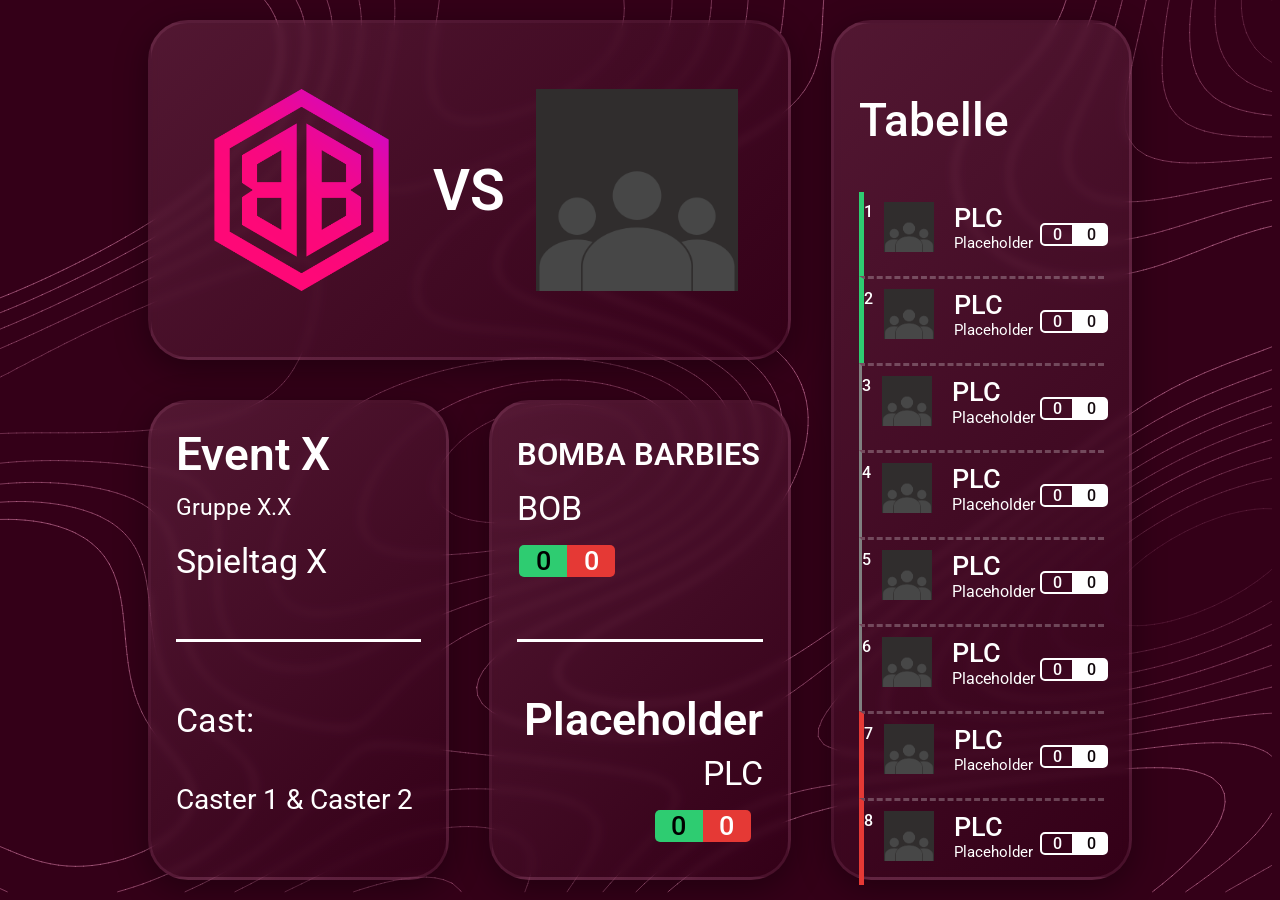
==== index.html @ c87db781 "Initial commit" ====
<!DOCTYPE html>
<html lang="en">

<head>
    <meta charset="UTF-8">
    <meta name="viewport" content="width=device-width, initial-scale=1.0">
    <link rel="stylesheet" href="styles.css">
    <script src="scripts/script.js" defer></script>
    <script src="scripts/createbg.js" defer></script>
    <script src="scripts/text-resize.js" defer></script>
    <script src="scripts/fill-values.js"></script>

    <link rel="preconnect" href="https://fonts.googleapis.com">
    <link rel="preconnect" href="https://fonts.gstatic.com" crossorigin>
    <link href="https://fonts.googleapis.com/css2?family=Roboto:ital,wght@0,100..900;1,100..900&display=swap"
        rel="stylesheet">

    <title>BOB Stream Pages</title>
</head>

<body>
    <canvas id="background"></canvas>
    <div id="content">
        <div class="panel" id="icons">
            <img alt="" width="400px" height="400px" class="icon">
            <p id="vs"></p>
            <img alt="" width="400px" height="400px" class="icon">
        </div>
        <div class="panel" id="info">
            <p id="info-eventname"></p>
            <p id="info-groupname"></p>
            <p id="info-matchday"></p>
            <hr id="info-separator" class="separator">
            <p id="info-casters-header">Cast:</p>
            <p id="info-casters-names"></p>
        </div>
        <div class="panel" id="h2h">
            <p class="h2h-name h2h-bob" id="h2h-bob-name"></p>
            <p class="h2h-short h2h-bob" id="h2h-bob-short"></p>
            <div class="h2h-winloss" id="h2h-bob-winloss">
                <div class="h2h-winloss-box-green"></div>
                <div class="h2h-winloss-box-red"></div>
            </div>
            <hr id="h2h-separator" class="separator">
            <p class="h2h-name h2h-enemy" id="h2h-enemy-name"></p>
            <p class="h2h-short h2h-enemy" id="h2h-enemy-short"></p>
            <div class="h2h-winloss" id="h2h-enemy-winloss">
                <div class="h2h-winloss-box-green"></div>
                <div class="h2h-winloss-box-red"></div>
            </div>
        </div>
        <div class="panel" id="table">
            <p id="table-title">Tabelle</p>
            <table id="table-list">
                <tbody>
                    <tr id="table-item-1" class="table-item">
                        <td class="table-standing">1</td>
                        <td class="table-icon-cell"><img alt="icon" width="50px" height="50px"
                                class="table-icon"></td>
                        <td class="table-short"></td>
                        <td class="table-name"></td>
                        <td class="table-winloss">
                            <div class="table-winloss">
                            <div class="table-winloss-wins"></div>
                            <div class="table-winloss-losses"></div>
                            </div>                            
                        </td>
                    </tr>
                    <tr id="table-item-2" class="table-item">
                        <td class="table-standing">2</td>
                        <td class="table-icon-cell"><img alt="icon" width="50px" height="50px"
                                class="table-icon"></td>
                        <td class="table-short"></td>
                        <td class="table-name"></td>
                        <td class="table-winloss">
                            <div class="table-winloss">
                            <div class="table-winloss-wins"></div>
                            <div class="table-winloss-losses"></div>
                            </div>
                        </td>
                    </tr>
                    <tr id="table-item-3" class="table-item">
                        <td class="table-standing">3</td>
                        <td class="table-icon-cell"><img alt="icon" width="50px" height="50px"
                                class="table-icon"></td>
                        <td class="table-short"></td>
                        <td class="table-name"></td>
                        <td class="table-winloss">
                            <div class="table-winloss">
                            <div class="table-winloss-wins"></div>
                            <div class="table-winloss-losses"></div>
                            </div>
                        </td>
                    </tr>
                    <tr id="table-item-4" class="table-item">
                        <td class="table-standing">4</td>
                        <td class="table-icon-cell"><img alt="icon" width="50px" height="50px"
                                class="table-icon"></td>
                        <td class="table-short"></td>
                        <td class="table-name"></td>
                        <td class="table-winloss">
                            <div class="table-winloss">
                            <div class="table-winloss-wins"></div>
                            <div class="table-winloss-losses"></div>
                            </div>
                        </td>
                    </tr>
                    <tr id="table-item-5" class="table-item">
                        <td class="table-standing">5</td>
                        <td class="table-icon-cell"><img alt="icon" width="50px" height="50px"
                                class="table-icon"></td>
                        <td class="table-short"></td>
                        <td class="table-name"></td>
                        <td class="table-winloss">
                            <div class="table-winloss">
                            <div class="table-winloss-wins"></div>
                            <div class="table-winloss-losses"></div>
                            </div>
                        </td>
                    </tr>
                    <tr id="table-item-6" class="table-item">
                        <td class="table-standing">6</td>
                        <td class="table-icon-cell"><img alt="icon" width="50px" height="50px"
                                class="table-icon"></td>
                        <td class="table-short"></td>
                        <td class="table-name"></td>
                        <td class="table-winloss">
                            <div class="table-winloss">
                            <div class="table-winloss-wins"></div>
                            <div class="table-winloss-losses"></div>
                            </div>
                        </td>
                    </tr>
                    <tr id="table-item-7" class="table-item">
                        <td class="table-standing">7</td>
                        <td class="table-icon-cell"><img alt="icon" width="50px" height="50px"
                                class="table-icon"></td>
                        <td class="table-short"></td>
                        <td class="table-name"></td>
                        <td class="table-winloss">
                            <div class="table-winloss">
                            <div class="table-winloss-wins"></div>
                            <div class="table-winloss-losses"></div>
                            </div>
                        </td>
                    </tr>
                    <tr id="table-item-8" class="table-item">
                        <td class="table-standing">8</td>
                        <td class="table-icon-cell"><img alt="icon" width="50px" height="50px"
                                class="table-icon"></td>
                        <td class="table-short"></td>
                        <td class="table-name"></td>
                        <td class="table-winloss">
                            <div class="table-winloss">
                            <div class="table-winloss-wins"></div>
                            <div class="table-winloss-losses"></div>
                            </div>
                        </td>
                    </tr>
                </tbody>
            </table>
        </div>
    </div>
</body>

</html>
---- styles.css ----
body {
    box-sizing: border-box;

    height: 100vh;
    background-color: #010736;

    font-family: roboto;

    margin: 0;
    padding: 0;
}

.panel {
    margin: 20px;
    padding: 25px;
    /*
    border: solid 5px #6C0634;
    border-radius: 50px;
    */
    background: rgba();
    background-image: linear-gradient(135deg, rgba(255, 156, 201, 0.15), rgba(52, 0, 24, 0.15));
    backdrop-filter: blur(5px);
    border: 3px solid rgba(255, 156, 201, 0.1);
    border-radius: 40px;
    box-shadow: 0 8px 32px 0 rgba(0, 0, 0, 0.37);

    color: white;
    /* color: #ff9cc9; */

    display: flex;
    align-items: center;
    justify-content: center;
}

#content {
    height: 100%;

    margin-left: 10vw;
    margin-right: 10vw;

    display: grid;
    grid-template-columns: 1fr 1fr 1fr;
    grid-template-rows: 1fr 1fr;
}

#background {
    position: absolute;
    z-index: -1 ;
}

#icons {
    grid-column: 1/3;
    grid-row: 1/2;

    display: grid;
    grid-template-columns: 3fr 1fr 3fr;
    place-items: center;
}

.icon {
    max-width: 80%;
    height: auto;
    display: block;
}

#vs {
    font-weight: 600;
    font-size: 5cap;
}

.separator {
    width: 100%;
    height: 3px;
    background-color: white;
    border: none;
}

#h2h {
    grid-column: 2/3;
    grid-row: 2/3;

    display: grid;
    grid-template-columns: 1fr;
    grid-template-rows: 1fr 1fr 1fr 2fr 1fr 1fr 1fr;
    align-items: center;
    justify-content: start;
    text-align: left;
}

#h2h p {
    margin: 0px;
}

.h2h-bob {
    justify-self: start;
    text-align: left;
    
}

.h2h-enemy {
    justify-self: end;
    text-align: right;
}

.h2h-short {
    font-size: 3cap;
}

.h2h-name {
    min-width: 100%;

    font-weight: 600;
    font-size: 4cap;
}

.h2h-winloss {
    display: flex;

    color: white;
    font-size: 3ch;
    font-weight: 500;
}

.h2h-winloss-box-green {
    background-color: #2ECC71;
    color: black;
    min-width: 50px;
    margin: 2%;
    margin-right: 0;
    padding: 0 2% 0 2%;

    border-top-left-radius: 5px;
    border-bottom-left-radius: 5px;

    display: flex;
    justify-content: center;
    align-items: center;
}

.h2h-winloss-box-red {
    background-color: #E53935;
    min-width: 50px;
    margin: 2%;
    margin-left: 0;
    padding: 0 2% 0 2%;

    border-top-right-radius: 5px;
    border-bottom-right-radius: 5px;

    display: flex;
    justify-content: center;
}


#h2h-bob-name {
    grid-row: 1/2;
}

#h2h-bob-short {
    grid-row: 2/3;
}

#h2h-bob-winloss {
    grid-row: 3/4;

    justify-self: start;
}

#h2h-separator {
    grid-row: 4/5;
}

#h2h-enemy-name {
    grid-row: 5/6;
}

#h2h-enemy-short {
    grid-row: 6/7;
}

#h2h-enemy-winloss {
    grid-row: 7/8;

    justify-self: end;
    margin-right: 10px;
}

#info {
    grid-column: 1/2;
    grid-row: 2/3;    

    display: grid;
    grid-template-columns: 1fr;
    grid-template-rows: 1fr 1fr 1fr 2fr 1fr 2fr;

    align-items: center;
    justify-content: start;
    text-align: left;
}

#info p {
    margin: 0px;
}

#info-eventname {
    grid-row: 1/2;

    min-width: 100%;

    font-weight: 600;
    font-size: 4cap;
}

#info-groupname {
    grid-row: 2/3;
    font-size: 2cap;
}

#info-matchday {
    grid-row: 3/4;

    font-size: 3cap;
}

#info-casters-header {
    grid-row: 5/6;

    font-size: 3cap;
}

#info-casters-names {
    grid-row: 6/7;

    font-size: 4cap;
}

#table {
    grid-column: 3/4;
    grid-row: 1/3;

    flex-direction: column;
    justify-content: space-evenly;
    align-items: stretch;
}

#table-title {
    font-weight: 500;
    font-size: 4cap;
}

#table-list {
    display: block;
    width: 100%;
    max-height: 100%;
    table-layout: fixed;
}

#table-list tbody {
    display: block;
    width: 100%;
    
}

#table-list tbody tr {
    border-left: solid 3px grey;
}

#table-list tbody tr:nth-child(-n + 2) {
    border-left: solid 5px #2ECC71;
}

#table-list tbody tr:nth-last-child(-n + 2) {
    border-left: solid 5px #E53935;
}

.table-item {
    display: grid;
    grid-template-columns: 20px 60px 10px 1fr 10px 60px;
    grid-template-rows: 1fr 1fr;
    align-items: center;

    padding: 10px 0 10px 0;
    width: 100%;
    box-sizing: border-box;
}

.table-item:nth-child(n + 2) {
    border-top: dashed;
    border-color: rgba(255, 255, 255, 0.25);
}

.table-item td {
    display: block;
    padding: 0;
    margin: 0;
    height: 100%;
}

.table-standing {
    grid-column: 1/2;
    grid-row: 1/3;

    justify-self: center;
    height: auto;

    font-weight: 500;

    display: flex;
    align-items: center;
}

.table-short {
    grid-column: 4/5;

    margin-left: 10px;
    font-weight: 500;
    font-size: 3ch;
}

.table-name {
    grid-column: 4/5;

    padding-left: 10px;
    margin-right: 10px;
}

.table-item td.table-winloss {
    grid-column: 6/7;
    grid-row: 1/3;
    justify-self: center;
    height: auto;
    display: flex;
    align-items: center;
}

.table-icon {
    display: block;
    width: 50px;
    aspect-ratio: 1 / 1;
}

.table-icon-cell {
    grid-column: 2/3;
    grid-row: 1/3;
}

.table-winloss {
    display: flex;
    align-items: center;
    justify-content: center;

    font-weight: 500;
}

.table-winloss-wins {
    border: solid 2px white;
    border-top-left-radius: 5px;
    border-bottom-left-radius: 5px;

    min-width: 30px;
    text-align: center;
}

.table-winloss-losses {
    border: solid 2px white;
    background-color: white;
    color: black;
    mix-blend-mode: screen;
    border-top-right-radius: 5px;
    border-bottom-right-radius: 5px;

    min-width: 30px;
    text-align: center;
}
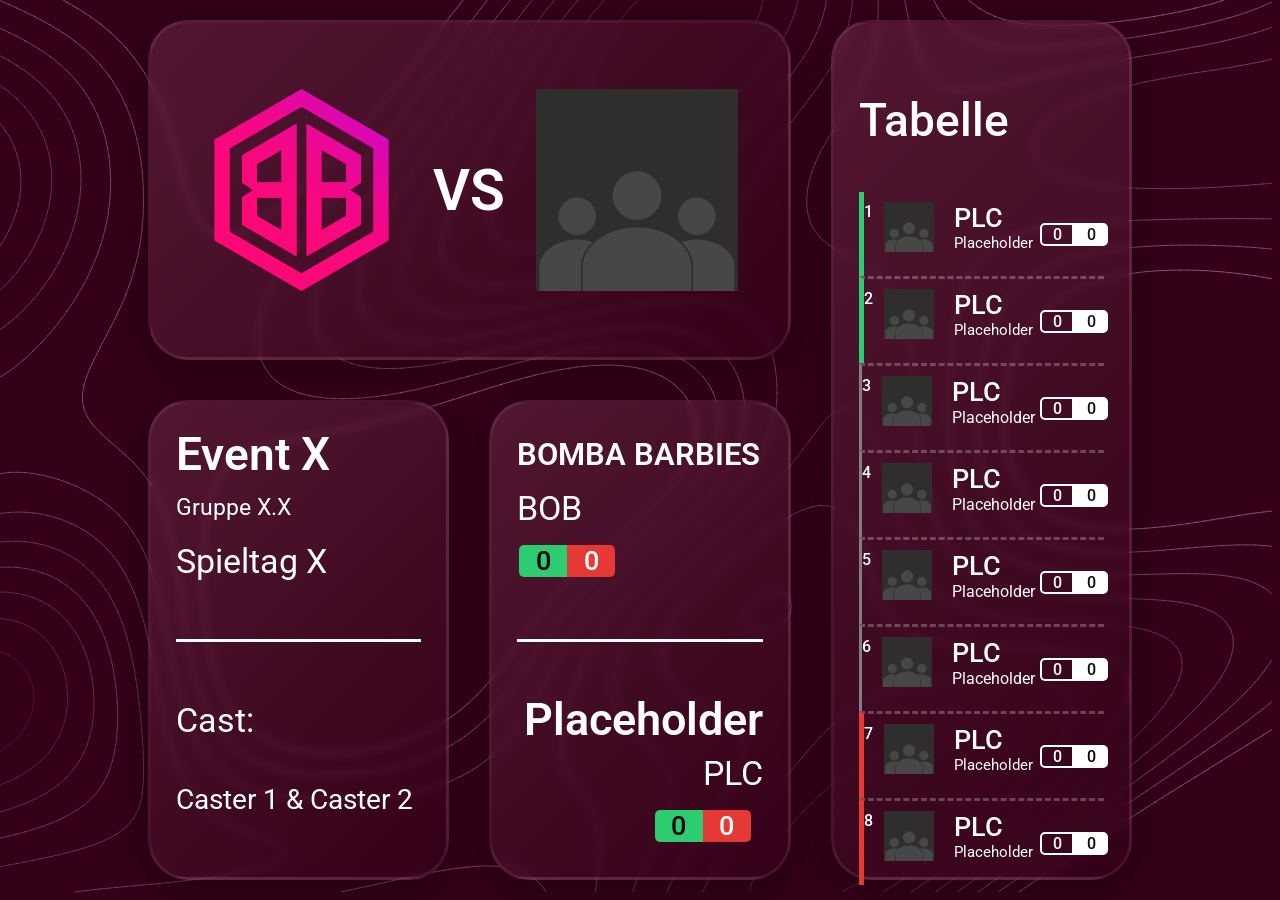
==== commit eece1a6c: "fill-values.js now called with defer" ====
--- a/index.html
+++ b/index.html
@@ -8,7 +8,7 @@
     <script src="scripts/script.js" defer></script>
     <script src="scripts/createbg.js" defer></script>
     <script src="scripts/text-resize.js" defer></script>
-    <script src="scripts/fill-values.js"></script>
+    <script src="scripts/fill-values.js" defer></script>
 
     <link rel="preconnect" href="https://fonts.googleapis.com">
     <link rel="preconnect" href="https://fonts.gstatic.com" crossorigin>
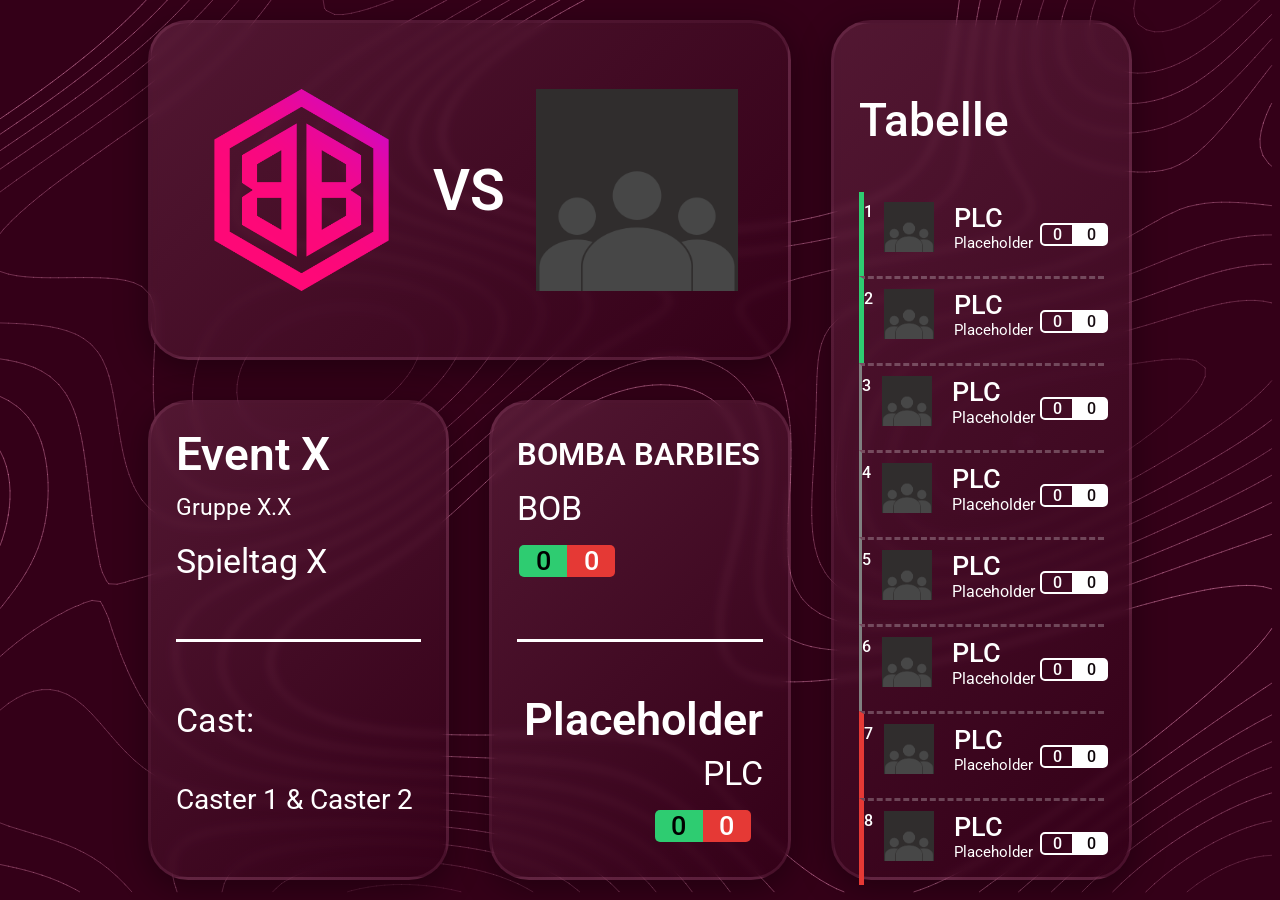
==== commit 8acb5c67: "Fixed an issue with filling the values" ====
--- a/index.html
+++ b/index.html
@@ -5,6 +5,7 @@
     <meta charset="UTF-8">
     <meta name="viewport" content="width=device-width, initial-scale=1.0">
     <link rel="stylesheet" href="styles.css">
+    <script src="data/values.js"></script>
     <script src="scripts/script.js" defer></script>
     <script src="scripts/createbg.js" defer></script>
     <script src="scripts/text-resize.js" defer></script>
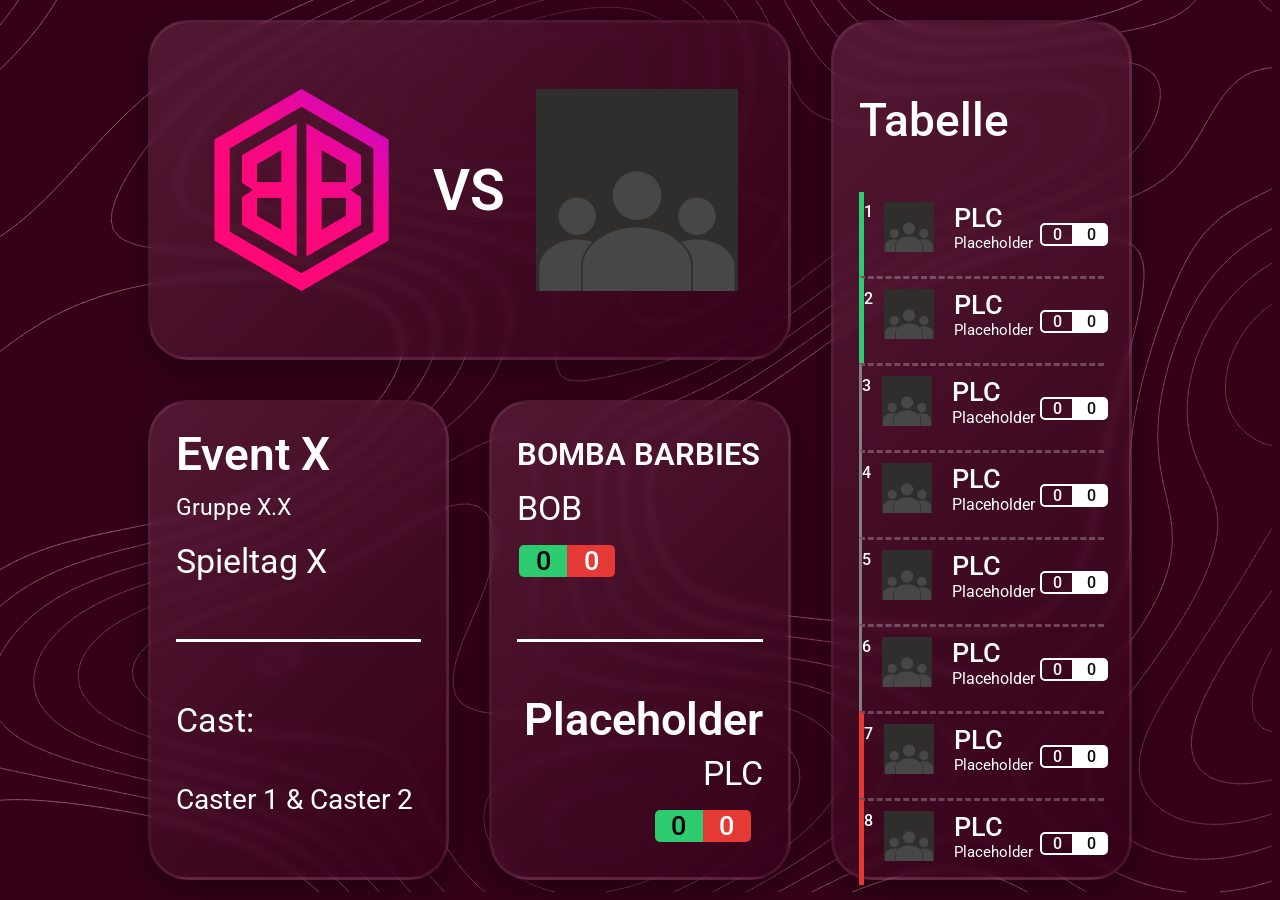
==== commit e802f95c: "Added a newfile to store data and changed values.js to only serve as a template" ====
--- a/index.html
+++ b/index.html
@@ -6,6 +6,7 @@
     <meta name="viewport" content="width=device-width, initial-scale=1.0">
     <link rel="stylesheet" href="styles.css">
     <script src="data/values.js"></script>
+    <script src="data/values.local.js"></script>
     <script src="scripts/script.js" defer></script>
     <script src="scripts/createbg.js" defer></script>
     <script src="scripts/text-resize.js" defer></script>
